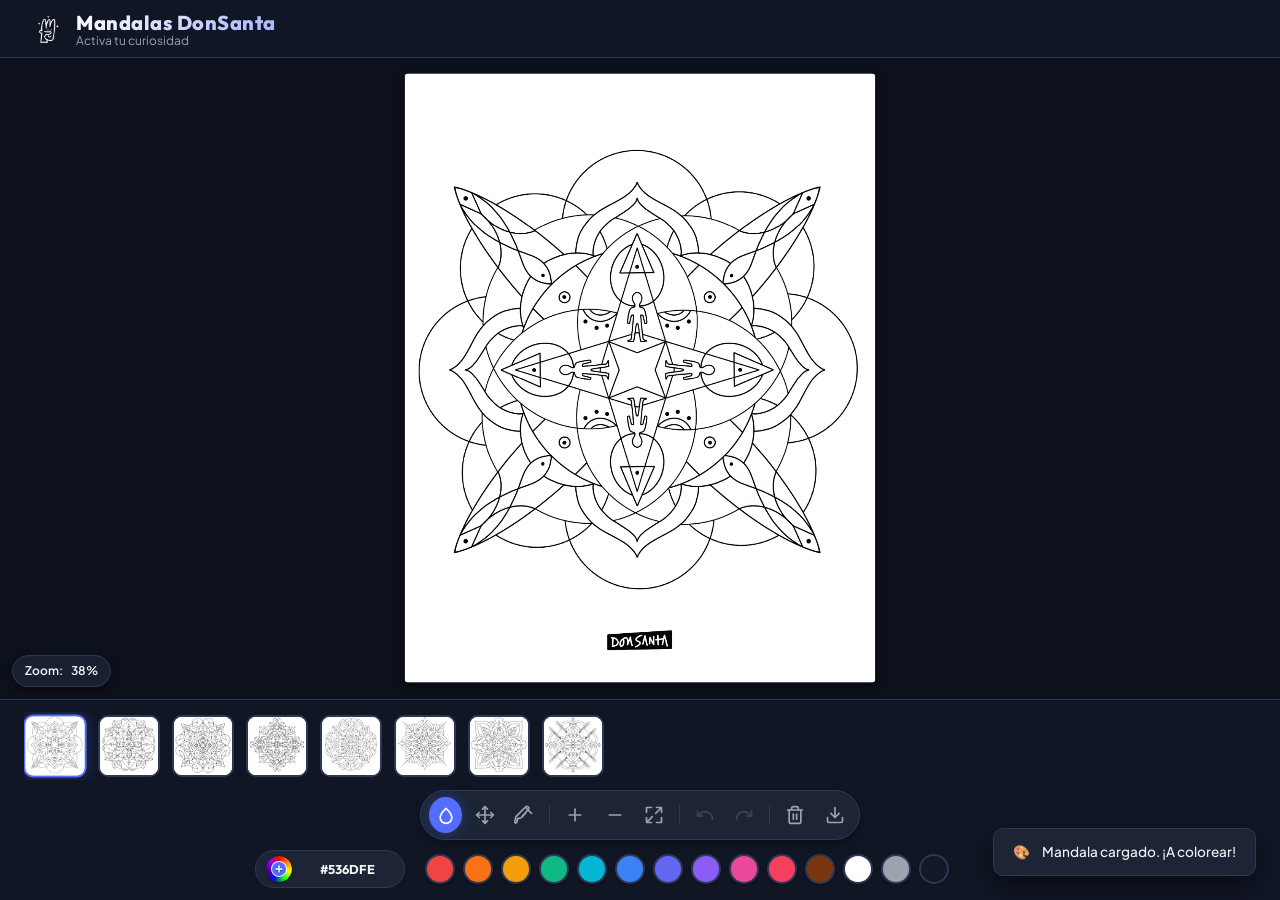
==== index.html @ 1130cba9 "Primera version de la app" ====
<!DOCTYPE html>
<html lang="es">
<head>
  <meta charset="UTF-8">
  <meta name="viewport" content="width=device-width, initial-scale=1.0">
  <meta name="description" content="Mandalas DonSanta - Aplicación interactiva de coloreado para talleres creativos y mindfulness. Rellena zonas con colores armónicos y guarda tu creación.">
  <title>Mandalas DonSanta | Activa tu curiosidad</title>
  
  <!-- Google Fonts -->
  <link rel="preconnect" href="https://fonts.googleapis.com">
  <link rel="preconnect" href="https://fonts.gstatic.com" crossorigin>
  <link href="https://fonts.googleapis.com/css2?family=Outfit:wght@300;400;500;600;700;800&family=Plus+Jakarta+Sans:wght@300;400;500;600;700&display=swap" rel="stylesheet">
  
  <!-- Custom Stylesheet -->
  <link rel="stylesheet" href="styles.css">
</head>
<body>

  <!-- Background Decorative Blurs -->
  <div class="bg-glow bg-glow-1"></div>
  <div class="bg-glow bg-glow-2"></div>

  <!-- Main Container -->
  <div class="app-container">
    
    <!-- Top Header -->
    <header class="app-header">
      <div class="brand">
        <span class="brand-logo">
          <img src="[data-uri]" class="brand-logo-img" alt="Logo DonSanta">
        </span>
        <div class="brand-text">
          <h1>Mandalas DonSanta</h1>
          <p>Activa tu curiosidad</p>
        </div>
      </div>
    </header>

    <!-- Main Workspace Layout (Vertical Layout) -->
    <div class="app-workspace">
      
      <!-- 1. Center Area: Canvas Viewport -->
      <main class="canvas-container-outer">
        <div class="canvas-viewport" id="canvas-viewport">
          <div class="canvas-wrapper" id="canvas-wrapper">
            <canvas id="coloring-canvas"></canvas>
          </div>
          
          <!-- Loading Overlay -->
          <div class="loading-overlay" id="loading-overlay">
            <div class="spinner"></div>
            <p class="loading-text">Cargando lienzo...</p>
          </div>
        </div>

        <!-- HUD: Scale Factor indicator -->
        <div class="canvas-hud">
          <span>Zoom:</span>
          <span id="zoom-level">100%</span>
        </div>
      </main>

      <!-- 2. Bottom Area: Controls Panel (Gallery, Toolbar, Colors) -->
      <footer class="app-bottom-panel">
        
        <!-- Gallery Row -->
        <div class="bottom-panel-row gallery-row">
          <div class="gallery-grid" id="gallery-grid">
            <!-- Dynamically populated via JS -->
          </div>
        </div>

        <!-- Toolbar Row with Flat Design SVG Icons -->
        <div class="bottom-panel-row toolbar-row">
          <div class="canvas-toolbar" id="toolbar">
            <button class="tool-btn active" id="tool-paint" title="Pincel de Relleno" aria-label="Modo colorear">
              <svg class="icon-svg" viewBox="0 0 24 24" fill="none" stroke="currentColor" stroke-width="2" stroke-linecap="round" stroke-linejoin="round">
                <path d="M12 22a7 7 0 0 0 7-7c0-4.3-7-11-7-11S5 10.7 5 15a7 7 0 0 0 7 7z"></path>
              </svg>
            </button>
            <button class="tool-btn" id="tool-pan" title="Mover Lienzo" aria-label="Modo navegar">
              <svg class="icon-svg" viewBox="0 0 24 24" fill="none" stroke="currentColor" stroke-width="2" stroke-linecap="round" stroke-linejoin="round">
                <polyline points="5 9 2 12 5 15"></polyline>
                <polyline points="9 5 12 2 15 5"></polyline>
                <polyline points="15 19 12 22 9 19"></polyline>
                <polyline points="19 9 22 12 19 15"></polyline>
                <line x1="2" y1="12" x2="22" y2="12"></line>
                <line x1="12" y1="2" x2="12" y2="22"></line>
              </svg>
            </button>
            <button class="tool-btn" id="tool-picker" title="Gotero (Copiar Color)" aria-label="Modo gotero">
              <svg class="icon-svg" viewBox="0 0 24 24" fill="none" stroke="currentColor" stroke-width="2" stroke-linecap="round" stroke-linejoin="round">
                <path d="m2 22 1-1c.6-.6 1-1.4 1-2.3V17c0-.6.4-1 1-1h1.7c.9 0 1.7-.4 2.3-1L17 5.3a2.1 2.1 0 1 0-3-3L2.7 13.6c-.6.6-1 1.4-1 2.3V18c0 .6-.4 1-1 1h-.7Z"></path>
                <path d="m14 3 7 7"></path>
                <path d="m9.6 14 4.4-4.4"></path>
              </svg>
            </button>
            
            <div class="toolbar-divider"></div>
            
            <button class="tool-btn" id="btn-zoom-in" title="Acercar" aria-label="Acercar zoom">
              <svg class="icon-svg" viewBox="0 0 24 24" fill="none" stroke="currentColor" stroke-width="2" stroke-linecap="round" stroke-linejoin="round">
                <line x1="12" y1="5" x2="12" y2="19"></line>
                <line x1="5" y1="12" x2="19" y2="12"></line>
              </svg>
            </button>
            <button class="tool-btn" id="btn-zoom-out" title="Alejar" aria-label="Alejar zoom">
              <svg class="icon-svg" viewBox="0 0 24 24" fill="none" stroke="currentColor" stroke-width="2" stroke-linecap="round" stroke-linejoin="round">
                <line x1="5" y1="12" x2="19" y2="12"></line>
              </svg>
            </button>
            <button class="tool-btn" id="btn-zoom-reset" title="Restaurar Vista" aria-label="Restaurar zoom y centrar">
              <svg class="icon-svg" viewBox="0 0 24 24" fill="none" stroke="currentColor" stroke-width="2" stroke-linecap="round" stroke-linejoin="round">
                <path d="M15 3h6v6M9 21H3v-6M21 15v6h-6M3 9V3h6M21 3l-7 7M3 21l7-7"></path>
              </svg>
            </button>
            
            <div class="toolbar-divider"></div>
            
            <button class="tool-btn" id="btn-undo" title="Deshacer" aria-label="Deshacer última acción" disabled>
              <svg class="icon-svg" viewBox="0 0 24 24" fill="none" stroke="currentColor" stroke-width="2" stroke-linecap="round" stroke-linejoin="round">
                <path d="M3 7v6h6"></path>
                <path d="M21 17a9 9 0 0 0-9-9 9 9 0 0 0-6 2.3L3 13"></path>
              </svg>
            </button>
            <button class="tool-btn" id="btn-redo" title="Rehacer" aria-label="Rehacer acción deshecha" disabled>
              <svg class="icon-svg" viewBox="0 0 24 24" fill="none" stroke="currentColor" stroke-width="2" stroke-linecap="round" stroke-linejoin="round">
                <path d="M21 7v6h-6"></path>
                <path d="M3 17a9 9 0 0 1 9-9 9 9 0 0 1 6 2.3l3 2.7"></path>
              </svg>
            </button>
            
            <div class="toolbar-divider"></div>
            
            <button class="tool-btn" id="btn-toolbar-reset" title="Borrar todo" aria-label="Reiniciar mandala">
              <svg class="icon-svg" viewBox="0 0 24 24" fill="none" stroke="currentColor" stroke-width="2" stroke-linecap="round" stroke-linejoin="round">
                <polyline points="3 6 5 6 21 6"></polyline>
                <path d="M19 6v14a2 2 0 0 1-2 2H7a2 2 0 0 1-2-2V6m3 0V4a2 2 0 0 1 2-2h4a2 2 0 0 1 2 2v2"></path>
                <line x1="10" y1="11" x2="10" y2="17"></line>
                <line x1="14" y1="11" x2="14" y2="17"></line>
              </svg>
            </button>
            <button class="tool-btn" id="btn-toolbar-download" title="Descargar PNG" aria-label="Descargar imagen">
              <svg class="icon-svg" viewBox="0 0 24 24" fill="none" stroke="currentColor" stroke-width="2" stroke-linecap="round" stroke-linejoin="round">
                <path d="M21 15v4a2 2 0 0 1-2 2H5a2 2 0 0 1-2-2v-4"></path>
                <polyline points="7 10 12 15 17 10"></polyline>
                <line x1="12" y1="15" x2="12" y2="3"></line>
              </svg>
            </button>
          </div>
        </div>

        <!-- Colors Row -->
        <div class="bottom-panel-row colors-row">
          <div class="custom-picker-row-new">
            <div class="custom-picker-wrapper">
              <div class="rainbow-wheel">
                <div class="selected-color-center" id="custom-color-preview"></div>
                <svg class="picker-plus-icon" viewBox="0 0 24 24" fill="none" stroke="currentColor" stroke-width="3">
                  <line x1="12" y1="5" x2="12" y2="19"></line>
                  <line x1="5" y1="12" x2="19" y2="12"></line>
                </svg>
              </div>
              <input type="color" id="custom-color-input" value="#536DFE" title="Elegir color personalizado">
            </div>
            <input type="text" id="custom-color-text" value="#536DFE" placeholder="#536DFE" maxlength="7" aria-label="Hex del color personalizado">
          </div>
          
          <!-- Recent Colors Container -->
          <div class="recent-colors-container" id="recent-colors-container" style="display: none;">
            <div class="recent-colors-label">Recientes:</div>
            <div class="swatches-grid recent-swatches-grid" id="recent-swatches-grid">
              <!-- Dynamically populated recent colors -->
            </div>
            <div class="toolbar-divider" style="height: 24px; margin: 0 4px;"></div>
          </div>

          <div class="swatches-grid" id="active-swatches-grid">
            <!-- Dynamically populated basic colors -->
          </div>
        </div>

      </footer>

    </div>

  </div>

  <!-- Toast Notification Container -->
  <div class="toast-container" id="toast-container" aria-live="polite"></div>

  <!-- Scripts -->
  <script src="app.js"></script>
</body>
</html>
---- styles.css ----
/* ==========================================================================
   CSS SYSTEM - APLICACIÓN PARA COLOREAR MANDALAS (DARK PREMIUM THEME)
   ========================================================================== */

:root {
  --font-primary: 'Plus Jakarta Sans', -apple-system, BlinkMacSystemFont, "Segoe UI", Roboto, sans-serif;
  --font-accent: 'Outfit', sans-serif;

  /* Color Palette - Dark Sleek Modern Theme */
  --bg-main: #0B0F19;
  --bg-container: #121826;
  --bg-card: #1C2436;
  --bg-card-hover: #252F46;
  --border-color: #2D3954;
  --border-color-active: #536DFE;

  --text-primary: #F3F4F6;
  --text-secondary: #9CA3AF;
  --text-muted: #6B7280;

  --accent-color: #536DFE; /* Neon Indigo */
  --accent-hover: #3D5AFE;
  --success-color: #10B981;
  --danger-color: #EF4444;

  --transition-fast: 0.15s ease;
  --transition-normal: 0.25s ease;

  --shadow-sm: 0 1px 3px rgba(0, 0, 0, 0.3);
  --shadow-md: 0 4px 10px rgba(0, 0, 0, 0.4);
  --shadow-lg: 0 10px 25px rgba(0, 0, 0, 0.5);
  --shadow-glow: 0 0 15px rgba(83, 109, 254, 0.3);
}

*, *::before, *::after {
  box-sizing: border-box;
  margin: 0;
  padding: 0;
}

html {
  scroll-behavior: smooth;
  font-size: 16px;
  background-color: var(--bg-main);
}

body {
  font-family: var(--font-primary);
  color: var(--text-primary);
  background-color: var(--bg-main);
  min-height: 100vh;
  min-height: 100dvh;
  display: flex;
  flex-direction: column;
  line-height: 1.5;
  overflow: hidden;
}

/* Background Decorative Glows */
.bg-glow {
  position: fixed;
  width: 500px;
  height: 500px;
  border-radius: 50%;
  background: radial-gradient(circle, rgba(83, 109, 254, 0.08) 0%, rgba(83, 109, 254, 0) 70%);
  z-index: -1;
  pointer-events: none;
  filter: blur(40px);
}

.bg-glow-1 {
  top: -10%;
  left: -10%;
}

.bg-glow-2 {
  bottom: -10%;
  right: -10%;
  background: radial-gradient(circle, rgba(168, 85, 247, 0.06) 0%, rgba(168, 85, 247, 0) 70%);
}

/* App Layout */
.app-container {
  display: flex;
  flex-direction: column;
  height: 100vh;
  height: 100dvh;
  max-height: 100vh;
  max-height: 100dvh;
  width: 100%;
}

/* Header */
.app-header {
  display: flex;
  justify-content: space-between;
  align-items: center;
  padding: 0.75rem 2rem;
  background-color: rgba(18, 24, 38, 0.85);
  border-bottom: 1px solid var(--border-color);
  backdrop-filter: blur(10px);
  z-index: 10;
  height: 58px;
}

.brand {
  display: flex;
  align-items: center;
  gap: 0.75rem;
}

.brand-logo {
  display: flex;
  align-items: center;
  justify-content: center;
}

.brand-logo svg {
  width: 26px;
  height: 26px;
  stroke: #A5B4FC;
  fill: none;
  animation: rotateLogo 12s linear infinite;
}

.brand-logo-img {
  width: 32px;
  height: 32px;
  object-fit: contain;
}

@keyframes rotateLogo {
  from { transform: rotate(0deg); }
  to { transform: rotate(360deg); }
}

.brand-text h1 {
  font-family: var(--font-accent);
  font-size: 1.25rem;
  font-weight: 800;
  letter-spacing: 0.5px;
  background: linear-gradient(135deg, #FFF 0%, #A5B4FC 100%);
  -webkit-background-clip: text;
  -webkit-text-fill-color: transparent;
  line-height: 1.2;
}

.brand-text p {
  font-size: 0.75rem;
  color: var(--text-secondary);
  line-height: 1;
}

/* Main Workspace (Vertical Layout) */
.app-workspace {
  display: flex;
  flex-direction: column;
  flex: 1;
  overflow: hidden;
  position: relative;
  width: 100%;
}

/* Center Area: Canvas Viewport */
.canvas-container-outer {
  flex: 1;
  display: flex;
  flex-direction: column;
  background-color: #0d111b;
  position: relative;
  overflow: hidden;
  width: 100%;
}

/* Canvas Viewport */
.canvas-viewport {
  flex: 1;
  display: flex;
  justify-content: center;
  align-items: center;
  position: relative;
  cursor: crosshair;
  overflow: hidden;
  touch-action: none;
}

.canvas-viewport.mode-pan {
  cursor: grab;
}

.canvas-viewport.mode-pan:active {
  cursor: grabbing;
}

.canvas-viewport.mode-picker {
  cursor: cell;
}

/* The actual canvas wrapper centered absolutely */
.canvas-wrapper {
  position: absolute;
  left: 50%;
  top: 50%;
  transform: translate(-50%, -50%) translate(0px, 0px) scale(1);
  box-shadow: var(--shadow-lg);
  border-radius: 8px;
  overflow: hidden;
  background-color: #FFFFFF;
  transform-origin: center center;
  display: flex;
  align-items: center;
  justify-content: center;
}

#coloring-canvas {
  display: block;
  width: 100%;
  height: 100%;
}

/* Canvas HUD Overlay */
.canvas-hud {
  position: absolute;
  bottom: 0.75rem;
  left: 0.75rem;
  display: flex;
  align-items: center;
  gap: 0.5rem;
  background: rgba(28, 36, 54, 0.85);
  border: 1px solid var(--border-color);
  padding: 0.35rem 0.75rem;
  border-radius: 20px;
  backdrop-filter: blur(8px);
  z-index: 8;
  box-shadow: var(--shadow-md);
  font-size: 0.75rem;
  font-weight: 600;
  color: var(--text-primary);
  pointer-events: none;
}

/* 2. Bottom Controls Panel */
.app-bottom-panel {
  background-color: rgba(18, 24, 38, 0.95);
  border-top: 1px solid var(--border-color);
  backdrop-filter: blur(10px);
  display: flex;
  flex-direction: column;
  gap: 0.65rem;
  padding: 0.75rem 1.5rem;
  z-index: 5;
  width: 100%;
}

.bottom-panel-row {
  width: 100%;
}

/* Gallery Row */
.gallery-grid {
  display: flex;
  flex-direction: row;
  overflow-x: auto;
  overflow-y: hidden;
  gap: 0.75rem;
  padding: 0.2rem 0;
  scrollbar-width: thin;
  scrollbar-color: var(--border-color) transparent;
}

.gallery-grid::-webkit-scrollbar {
  height: 4px;
}

.gallery-grid::-webkit-scrollbar-thumb {
  background: var(--border-color);
  border-radius: 2px;
}

.gallery-item {
  height: 62px;
  width: 62px;
  flex: 0 0 62px;
  border-radius: 10px;
  overflow: hidden;
  border: 2px solid var(--border-color);
  cursor: pointer;
  background-color: #FFFFFF;
  transition: transform var(--transition-fast), border-color var(--transition-fast), box-shadow var(--transition-fast);
  position: relative;
}

.gallery-item:hover {
  transform: translateY(-2px);
  border-color: var(--text-secondary);
}

.gallery-item.active {
  border-color: var(--accent-color);
  box-shadow: var(--shadow-glow);
  transform: scale(1.02);
}

.gallery-item img {
  width: 100%;
  height: 100%;
  object-fit: cover;
}

/* Toolbar Row */
.toolbar-row {
  display: flex;
  justify-content: center;
  align-items: center;
}

.canvas-toolbar {
  display: flex;
  align-items: center;
  gap: 0.4rem;
  background: var(--bg-card);
  border: 1px solid var(--border-color);
  padding: 0.35rem 0.5rem;
  border-radius: 30px;
  box-shadow: var(--shadow-md);
  width: 100%;
  max-width: 440px;
  justify-content: space-around;
}

.tool-btn {
  background: transparent;
  border: none;
  color: var(--text-secondary);
  width: 36px;
  height: 36px;
  border-radius: 50%;
  display: flex;
  align-items: center;
  justify-content: center;
  cursor: pointer;
  transition: all var(--transition-fast);
}

.tool-btn:hover {
  background-color: var(--bg-card-hover);
  color: var(--text-primary);
}

.tool-btn.active {
  background-color: var(--accent-color);
  color: #FFFFFF;
  box-shadow: var(--shadow-glow);
}

.tool-btn:disabled {
  opacity: 0.25;
  cursor: not-allowed;
}

.icon-svg {
  width: 20px;
  height: 20px;
  stroke: currentColor;
  stroke-width: 2;
  fill: none;
  display: block;
}

.toolbar-divider {
  width: 1px;
  height: 20px;
  background-color: var(--border-color);
  margin: 0 2px;
}

/* Colors Row */
.colors-row {
  display: flex;
  align-items: center;
  justify-content: center;
  gap: 1.25rem;
}

.custom-picker-row-new {
  display: flex;
  align-items: center;
  gap: 0.5rem;
  background: var(--bg-card);
  border: 1px solid var(--border-color);
  padding: 0.3rem 0.6rem;
  border-radius: 30px;
  flex: 0 0 150px;
  height: 38px;
}

.custom-picker-wrapper {
  position: relative;
  width: 26px;
  height: 26px;
  flex: 0 0 26px;
  border-radius: 50%;
  overflow: hidden;
  box-shadow: var(--shadow-sm);
  cursor: pointer;
}

.rainbow-wheel {
  position: absolute;
  top: 0;
  left: 0;
  width: 100%;
  height: 100%;
  background: conic-gradient(
    #ff0000, #ff7f00, #ffff00, #00ff00, #0000ff, #4b0082, #8b00ff, #ff0000
  );
  border-radius: 50%;
  display: flex;
  align-items: center;
  justify-content: center;
  pointer-events: none;
}

.selected-color-center {
  width: 16px;
  height: 16px;
  border-radius: 50%;
  background-color: #536DFE;
  border: 1.5px solid rgba(255, 255, 255, 0.85);
  transition: background-color var(--transition-fast);
  z-index: 2;
}

.picker-plus-icon {
  position: absolute;
  z-index: 3;
  width: 10px;
  height: 10px;
  stroke: #FFFFFF;
  stroke-width: 3.5;
  stroke-linecap: round;
  pointer-events: none;
  filter: drop-shadow(0px 1px 1px rgba(0,0,0,0.5));
}

#custom-color-input {
  position: absolute;
  top: -5px;
  left: -5px;
  width: 36px;
  height: 36px;
  opacity: 0;
  cursor: pointer;
  z-index: 10;
  padding: 0;
  border: none;
}

#custom-color-text {
  flex: 1;
  border: none;
  background: transparent;
  color: var(--text-primary);
  font-family: var(--font-accent);
  font-weight: 700;
  font-size: 0.8rem;
  text-align: center;
  outline: none;
  text-transform: uppercase;
  width: 100%;
}

.recent-colors-container {
  display: flex;
  align-items: center;
  gap: 0.5rem;
}

.recent-colors-label {
  font-family: var(--font-accent);
  font-size: 0.7rem;
  font-weight: 700;
  color: var(--text-secondary);
  text-transform: uppercase;
  letter-spacing: 0.5px;
  white-space: nowrap;
}

.recent-swatches-grid {
  display: flex;
  gap: 0.4rem;
}

.swatches-grid {
  display: flex;
  flex-direction: row;
  overflow-x: auto;
  overflow-y: hidden;
  gap: 0.5rem;
  padding: 0.1rem 0;
  flex: 1;
  max-width: 600px;
  scrollbar-width: none;
}

.swatches-grid::-webkit-scrollbar {
  display: none;
}

.swatch-btn {
  width: 30px;
  height: 30px;
  flex: 0 0 30px;
  border-radius: 50%;
  border: 2px solid var(--border-color);
  cursor: pointer;
  position: relative;
  transition: transform var(--transition-fast), border-color var(--transition-fast);
  box-shadow: var(--shadow-sm);
}

.swatch-btn:hover {
  transform: scale(1.15);
  border-color: #FFFFFF;
}

.swatch-btn.active {
  border-color: #FFFFFF;
  box-shadow: 0 0 8px rgba(255, 255, 255, 0.5);
  transform: scale(1.08);
}

.swatch-btn::after {
  content: '';
  position: absolute;
  top: 50%;
  left: 50%;
  transform: translate(-50%, -50%) scale(0);
  width: 6px;
  height: 6px;
  background-color: #FFFFFF;
  border-radius: 50%;
  transition: transform var(--transition-fast);
}

.swatch-btn.active::after {
  transform: translate(-50%, -50%) scale(1);
}

/* Instructions Panel & Action Buttons (Hidden on mobile, displayed on desktop) */
.instructions-panel {
  display: none;
}
.action-panel-desktop {
  display: none;
}

/* Toast Notification System */
.toast-container {
  position: fixed;
  bottom: 1.5rem;
  right: 1.5rem;
  z-index: 1000;
  display: flex;
  flex-direction: column;
  gap: 0.75rem;
  pointer-events: none;
}

.toast {
  background: var(--bg-card);
  border: 1px solid var(--border-color);
  color: var(--text-primary);
  padding: 0.8rem 1.2rem;
  border-radius: 10px;
  box-shadow: var(--shadow-lg);
  display: flex;
  align-items: center;
  gap: 0.75rem;
  font-size: 0.85rem;
  font-weight: 500;
  pointer-events: auto;
  animation: toastIn 0.25s ease-out forwards;
}

@keyframes toastIn {
  from {
    transform: translateY(15px) scale(0.95);
    opacity: 0;
  }
  to {
    transform: translateY(0) scale(1);
    opacity: 1;
  }
}

.toast.toast-out {
  animation: toastOut 0.25s ease-in forwards;
}

@keyframes toastOut {
  to {
    transform: translateX(40px);
    opacity: 0;
  }
}

/* Loading Overlay */
.loading-overlay {
  position: absolute;
  top: 0;
  left: 0;
  right: 0;
  bottom: 0;
  background-color: rgba(11, 15, 25, 0.8);
  display: flex;
  flex-direction: column;
  align-items: center;
  justify-content: center;
  gap: 1rem;
  z-index: 10;
  opacity: 0;
  pointer-events: none;
  transition: opacity var(--transition-normal);
}

.loading-overlay.active {
  opacity: 1;
  pointer-events: auto;
}

.spinner {
  width: 44px;
  height: 44px;
  border: 4px solid rgba(83, 109, 254, 0.15);
  border-left-color: var(--accent-color);
  border-radius: 50%;
  animation: spin 1s linear infinite;
}

@keyframes spin {
  to { transform: rotate(360deg); }
}

.loading-text {
  font-family: var(--font-accent);
  font-size: 0.9rem;
  font-weight: 600;
  color: var(--text-primary);
}

/* Responsive Rules for Mobile Viewports */
@media (max-width: 768px) {
  .app-header {
    padding: 0.4rem 1rem;
  }
  .brand-logo svg {
    width: 22px;
    height: 22px;
  }
  .brand-logo-img {
    width: 26px;
    height: 26px;
  }
  .brand-text h1 {
    font-size: 1.1rem;
  }
  .brand-text p {
    font-size: 0.7rem;
  }

  .app-bottom-panel {
    padding: 0.5rem;
    gap: 0.4rem;
  }

  /* Gallery Row */
  .gallery-row {
    height: 52px;
  }
  .gallery-item {
    height: 48px;
    width: 48px;
    flex: 0 0 48px;
  }

  /* Toolbar Row */
  .toolbar-row {
    padding: 0;
  }
  .canvas-toolbar {
    max-width: 100%;
    border-radius: 20px;
    padding: 0.25rem;
    gap: 0.25rem;
  }
  .tool-btn {
    width: 32px;
    height: 32px;
  }
  .icon-svg {
    width: 16px;
    height: 16px;
  }
  .toolbar-divider {
    height: 16px;
  }

  /* Colors Row */
  .colors-row {
    gap: 0.5rem;
    justify-content: space-between;
    padding-top: 0.1rem;
  }
  .custom-picker-row-new {
    flex: 0 0 36px;
    width: 36px;
    height: 36px;
    padding: 0;
    border-radius: 50%;
    justify-content: center;
    border: 2px solid var(--border-color);
  }
  .custom-picker-wrapper {
    width: 30px;
    height: 30px;
    flex: 0 0 30px;
  }
  .selected-color-center {
    width: 18px;
    height: 18px;
  }
  .picker-plus-icon {
    width: 11px;
    height: 11px;
  }
  #custom-color-text {
    display: none !important;
  }
  .recent-colors-label {
    display: none !important;
  }
  .swatches-grid {
    gap: 0.4rem;
  }
  .swatch-btn {
    width: 30px;
    height: 30px;
    flex: 0 0 30px;
  }
  .canvas-hud {
    display: none;
  }
}
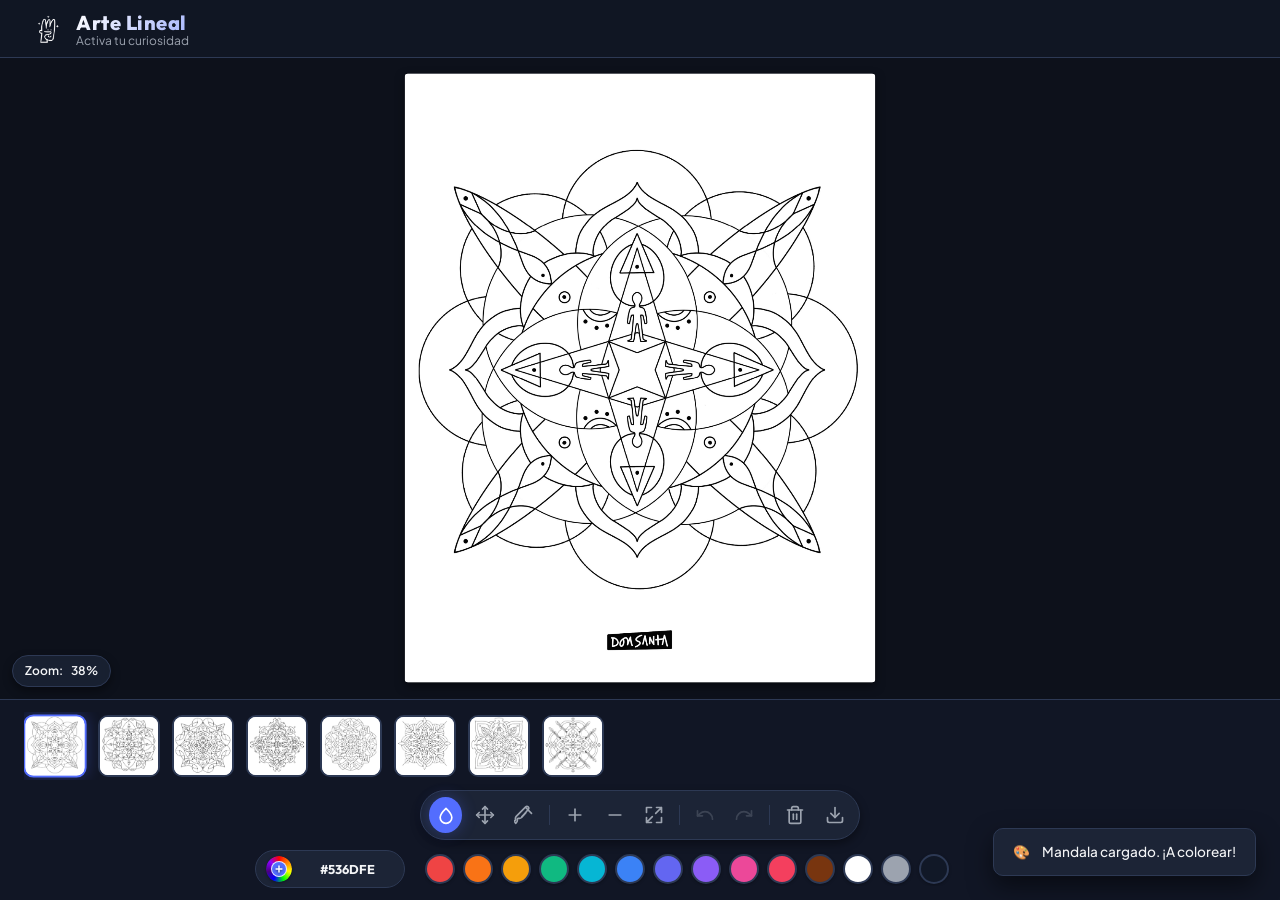
==== commit 60d4e5eb: "Add files via upload" ====
--- a/index.html
+++ b/index.html
@@ -3,8 +3,8 @@
 <head>
   <meta charset="UTF-8">
   <meta name="viewport" content="width=device-width, initial-scale=1.0">
-  <meta name="description" content="Mandalas DonSanta - Aplicación interactiva de coloreado para talleres creativos y mindfulness. Rellena zonas con colores armónicos y guarda tu creación.">
-  <title>Mandalas DonSanta | Activa tu curiosidad</title>
+  <meta name="description" content="Arte Lineal - Aplicación interactiva de coloreado para talleres creativos y mindfulness. Rellena zonas con colores armónicos y guarda tu creación.">
+  <title>Arte Lineal | Activa tu curiosidad</title>
   
   <!-- Google Fonts -->
   <link rel="preconnect" href="https://fonts.googleapis.com">
@@ -27,10 +27,10 @@
     <header class="app-header">
       <div class="brand">
         <span class="brand-logo">
-          <img src="[data-uri]" class="brand-logo-img" alt="Logo DonSanta">
+          <img src="[data-uri]" class="brand-logo-img" alt="Logo Arte Lineal">
         </span>
         <div class="brand-text">
-          <h1>Mandalas DonSanta</h1>
+          <h1>Arte Lineal</h1>
           <p>Activa tu curiosidad</p>
         </div>
       </div>
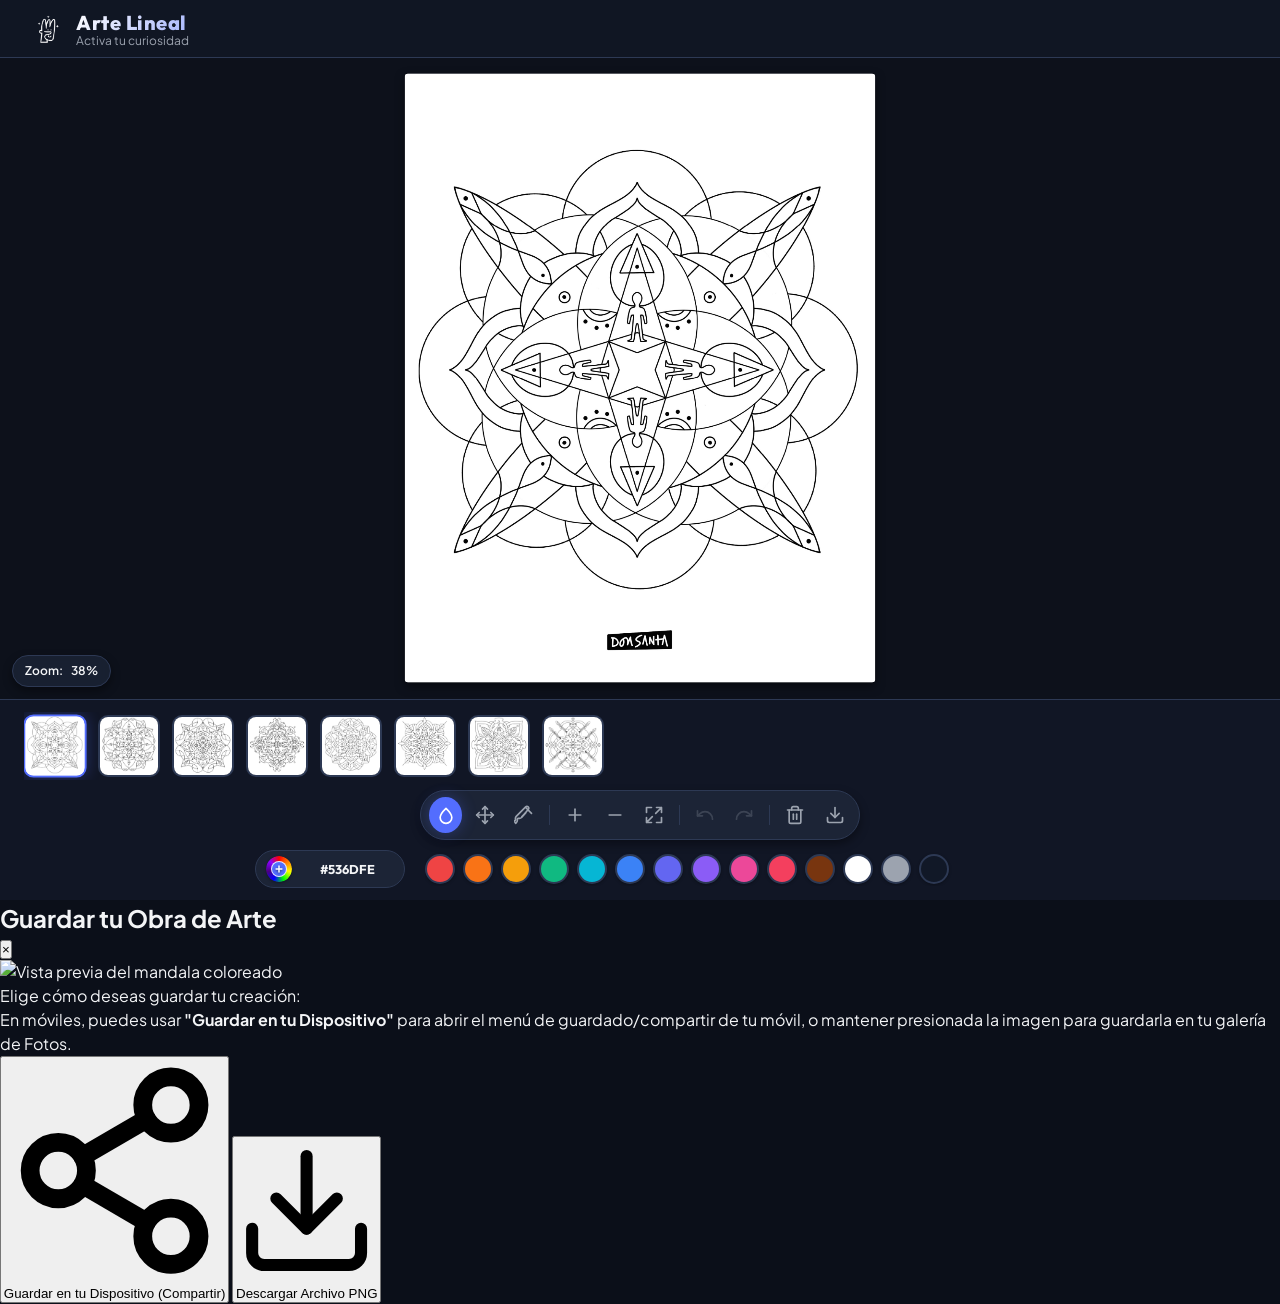
==== commit 0f9cfa85: "Add files via upload" ====
--- a/index.html
+++ b/index.html
@@ -186,6 +186,45 @@
 
   </div>
 
+  <!-- Modal de Descarga / Compartir -->
+  <div class="modal-overlay" id="download-modal" aria-hidden="true" role="dialog" aria-labelledby="modal-title">
+    <div class="modal-container">
+      <div class="modal-header">
+        <h2 id="modal-title">Guardar tu Obra de Arte</h2>
+        <button class="modal-close-btn" id="modal-close" aria-label="Cerrar modal">&times;</button>
+      </div>
+      <div class="modal-body">
+        <div class="preview-container">
+          <img id="download-preview" src="" alt="Vista previa del mandala coloreado">
+        </div>
+        <div class="modal-instructions">
+          <p id="instruction-text">Elige cómo deseas guardar tu creación:</p>
+          <p class="mobile-instruction" id="mobile-instruction">En móviles, puedes usar <strong>"Guardar en tu Dispositivo"</strong> para abrir el menú de guardado/compartir de tu móvil, o mantener presionada la imagen para guardarla en tu galería de Fotos.</p>
+        </div>
+      </div>
+      <div class="modal-footer">
+        <button class="modal-btn btn-share" id="btn-modal-share">
+          <svg class="icon-svg-btn" viewBox="0 0 24 24" fill="none" stroke="currentColor" stroke-width="2" stroke-linecap="round" stroke-linejoin="round">
+            <circle cx="18" cy="5" r="3"></circle>
+            <circle cx="6" cy="12" r="3"></circle>
+            <circle cx="18" cy="19" r="3"></circle>
+            <line x1="8.59" y1="13.51" x2="15.42" y2="17.49"></line>
+            <line x1="15.41" y1="6.51" x2="8.59" y2="10.49"></line>
+          </svg>
+          Guardar en tu Dispositivo (Compartir)
+        </button>
+        <button class="modal-btn btn-download-file" id="btn-modal-download">
+          <svg class="icon-svg-btn" viewBox="0 0 24 24" fill="none" stroke="currentColor" stroke-width="2" stroke-linecap="round" stroke-linejoin="round">
+            <path d="M21 15v4a2 2 0 0 1-2 2H5a2 2 0 0 1-2-2v-4"></path>
+            <polyline points="7 10 12 15 17 10"></polyline>
+            <line x1="12" y1="15" x2="12" y2="3"></line>
+          </svg>
+          Descargar Archivo PNG
+        </button>
+      </div>
+    </div>
+  </div>
+
   <!-- Toast Notification Container -->
   <div class="toast-container" id="toast-container" aria-live="polite"></div>
 
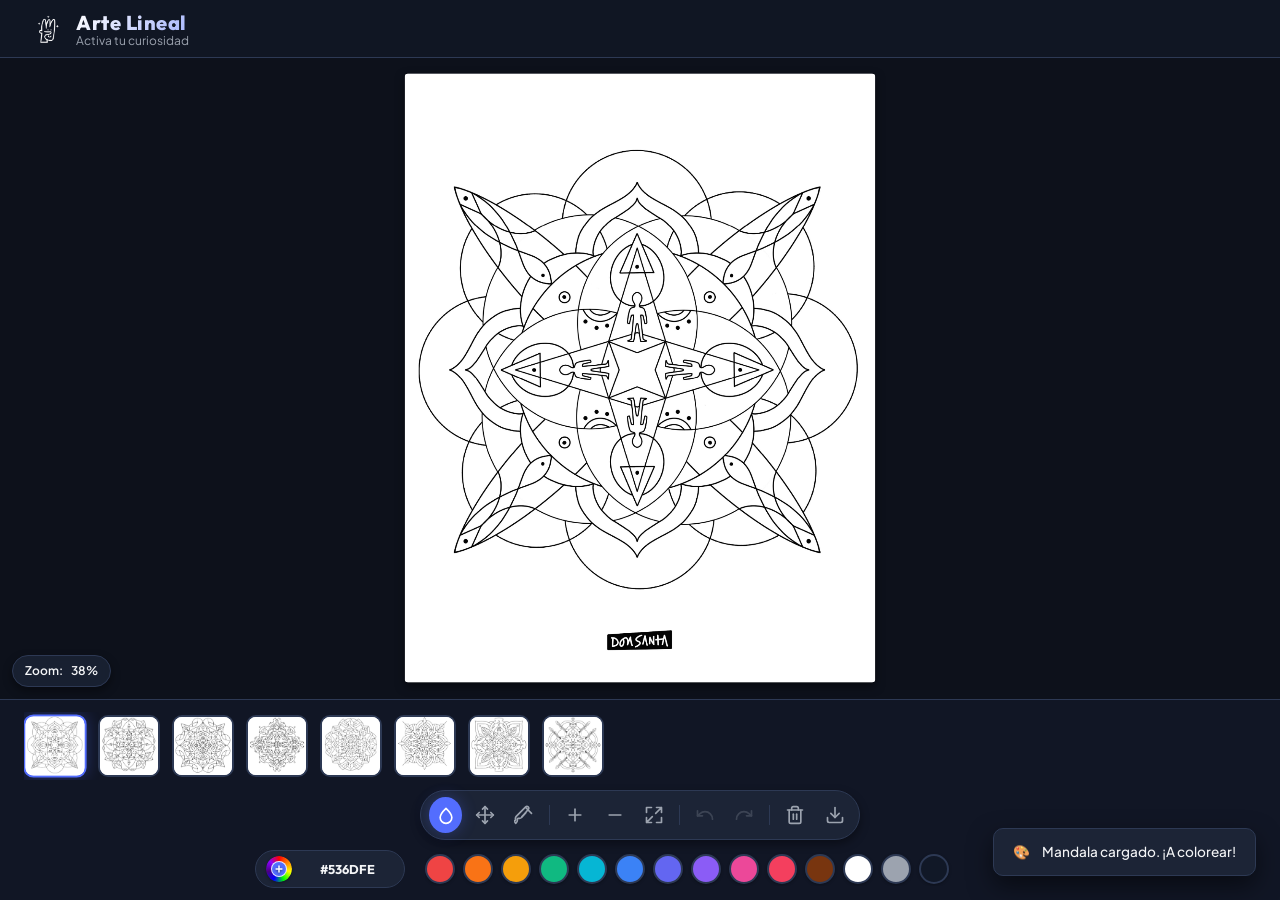
==== commit c331553a: "Add files via upload" ====
--- a/index.html
+++ b/index.html
@@ -196,6 +196,7 @@
       <div class="modal-body">
         <div class="preview-container">
           <img id="download-preview" src="" alt="Vista previa del mandala coloreado">
+          <div class="preview-tap-hint" id="preview-tap-hint">Mantén presionado para guardar</div>
         </div>
         <div class="modal-instructions">
           <p id="instruction-text">Elige cómo deseas guardar tu creación:</p>
--- a/styles.css
+++ b/styles.css
@@ -752,3 +752,209 @@
     display: none;
   }
 }
+
+/* ==========================================================================
+   MODAL DE DESCARGA / COMPARTIR
+   ========================================================================== */
+.modal-overlay {
+  position: fixed;
+  top: 0;
+  left: 0;
+  width: 100%;
+  height: 100%;
+  background-color: rgba(11, 15, 25, 0.85);
+  backdrop-filter: blur(8px);
+  display: flex;
+  justify-content: center;
+  align-items: center;
+  z-index: 999;
+  opacity: 0;
+  pointer-events: none;
+  transition: opacity var(--transition-normal);
+}
+
+.modal-overlay.active {
+  opacity: 1;
+  pointer-events: auto;
+}
+
+.modal-container {
+  background-color: var(--bg-container);
+  border: 1px solid var(--border-color);
+  border-radius: 16px;
+  width: 90%;
+  max-width: 440px;
+  max-height: 90vh;
+  box-shadow: var(--shadow-lg);
+  display: flex;
+  flex-direction: column;
+  transform: scale(0.95);
+  transition: transform var(--transition-normal);
+  overflow: hidden;
+}
+
+.modal-overlay.active .modal-container {
+  transform: scale(1);
+}
+
+.modal-header {
+  padding: 1rem 1.25rem;
+  border-bottom: 1px solid var(--border-color);
+  display: flex;
+  justify-content: space-between;
+  align-items: center;
+}
+
+.modal-header h2 {
+  font-family: var(--font-accent);
+  font-size: 1.15rem;
+  font-weight: 700;
+  color: var(--text-primary);
+}
+
+.modal-close-btn {
+  background: none;
+  border: none;
+  color: var(--text-secondary);
+  font-size: 1.75rem;
+  cursor: pointer;
+  line-height: 1;
+  transition: color var(--transition-fast);
+  padding: 0 0.5rem;
+}
+
+.modal-close-btn:hover {
+  color: var(--text-primary);
+}
+
+.modal-body {
+  padding: 1.25rem;
+  overflow-y: auto;
+  display: flex;
+  flex-direction: column;
+  align-items: center;
+  gap: 1rem;
+}
+
+.preview-container {
+  width: 100%;
+  aspect-ratio: 1;
+  max-width: 280px; /* Slightly larger preview for better long-press targets */
+  background-color: #0d111b;
+  border: 1px solid var(--border-color);
+  border-radius: 12px;
+  overflow: hidden;
+  display: flex;
+  justify-content: center;
+  align-items: center;
+  box-shadow: var(--shadow-md);
+  position: relative;
+}
+
+.preview-container img {
+  width: 100%;
+  height: 100%;
+  object-fit: contain;
+  display: block;
+}
+
+.preview-tap-hint {
+  position: absolute;
+  bottom: 12px;
+  left: 50%;
+  transform: translateX(-50%);
+  background-color: rgba(11, 15, 25, 0.85);
+  color: var(--text-primary);
+  padding: 6px 12px;
+  border-radius: 20px;
+  font-size: 0.75rem;
+  font-weight: 600;
+  border: 1px solid var(--border-color);
+  pointer-events: none;
+  white-space: nowrap;
+  opacity: 0.9;
+  box-shadow: var(--shadow-md);
+  display: none;
+  animation: pulseHint 2s infinite ease-in-out;
+}
+
+@keyframes pulseHint {
+  0% { transform: translate(-50%, 0) scale(1); opacity: 0.9; }
+  50% { transform: translate(-50%, -3px) scale(1.03); opacity: 1; box-shadow: 0 0 10px rgba(83, 109, 254, 0.4); }
+  100% { transform: translate(-50%, 0) scale(1); opacity: 0.9; }
+}
+
+.modal-instructions {
+  text-align: center;
+  color: var(--text-secondary);
+  font-size: 0.85rem;
+  line-height: 1.4;
+}
+
+.modal-instructions .mobile-instruction {
+  margin-top: 0.5rem;
+  font-size: 0.75rem;
+  color: var(--text-muted);
+  background-color: rgba(28, 36, 54, 0.5);
+  padding: 0.6rem;
+  border-radius: 8px;
+  border-left: 3px solid var(--accent-color);
+}
+
+.modal-footer {
+  padding: 1rem 1.25rem;
+  border-top: 1px solid var(--border-color);
+  display: flex;
+  flex-direction: column;
+  gap: 0.6rem;
+  background-color: rgba(18, 24, 38, 0.95);
+}
+
+.modal-btn {
+  display: flex;
+  align-items: center;
+  justify-content: center;
+  gap: 0.5rem;
+  padding: 0.7rem 1rem;
+  border-radius: 8px;
+  font-family: var(--font-primary);
+  font-size: 0.9rem;
+  font-weight: 600;
+  cursor: pointer;
+  transition: all var(--transition-fast);
+  border: none;
+  width: 100%;
+}
+
+.icon-svg-btn {
+  width: 16px;
+  height: 16px;
+  stroke: currentColor;
+  fill: none;
+}
+
+.btn-share {
+  background-color: var(--accent-color);
+  color: var(--text-primary);
+  box-shadow: var(--shadow-glow);
+}
+
+.btn-share:hover {
+  background-color: var(--accent-hover);
+  transform: translateY(-1px);
+}
+
+.btn-download-file {
+  background-color: var(--bg-card);
+  color: var(--text-primary);
+  border: 1px solid var(--border-color);
+}
+
+.btn-download-file:hover {
+  background-color: var(--bg-card-hover);
+  border-color: var(--text-secondary);
+}
+
+.btn-share.hidden {
+  display: none;
+}
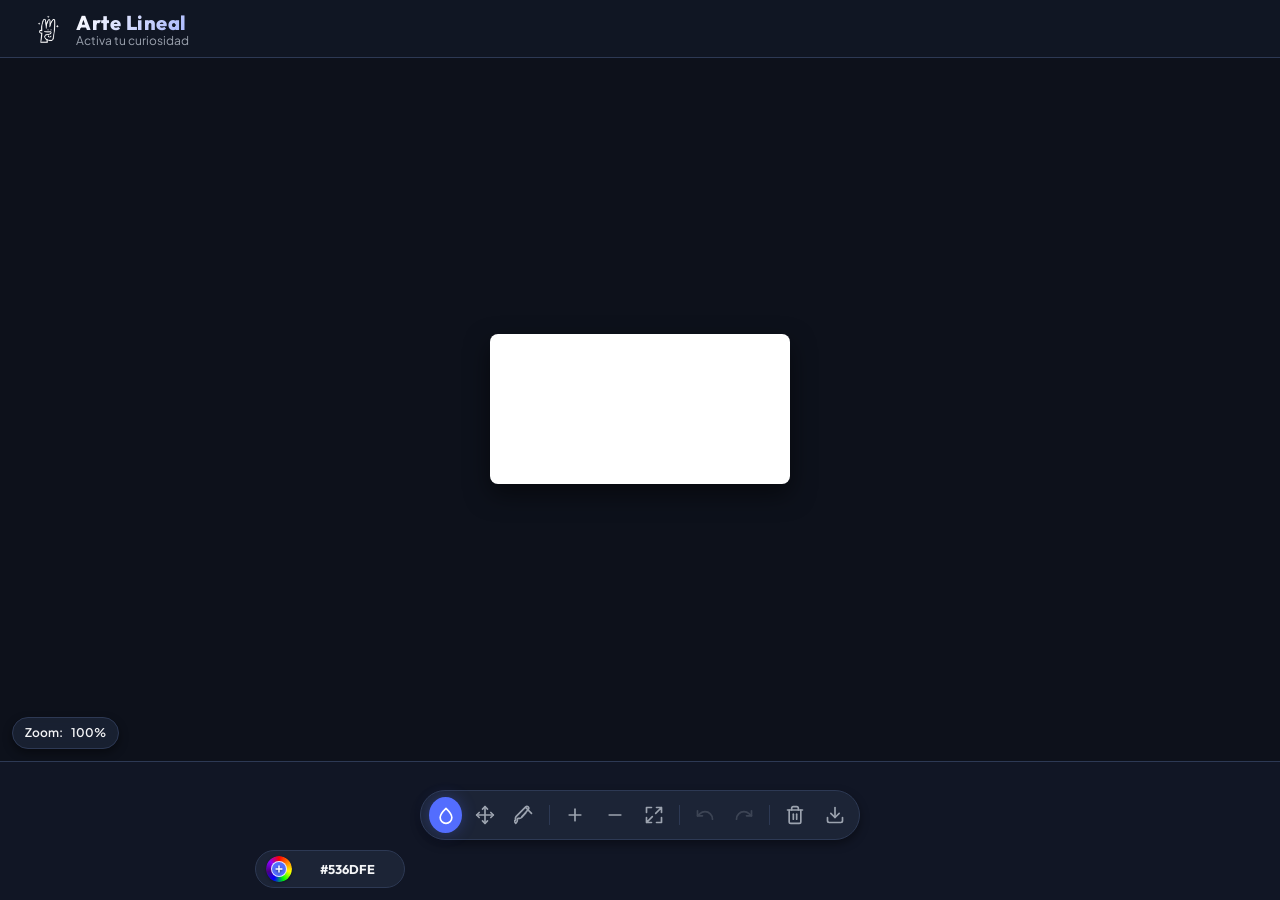
==== commit e2e307b9: "Add files via upload" ====
--- a/index.html
+++ b/index.html
@@ -25,7 +25,7 @@
     
     <!-- Top Header -->
     <header class="app-header">
-      <div class="brand">
+      <a href="https://www.donsanta.art/" target="_blank" rel="noopener noreferrer" class="brand" title="Visitar Don Santa (donsanta.art)">
         <span class="brand-logo">
           <img src="[data-uri]" class="brand-logo-img" alt="Logo Arte Lineal">
         </span>
@@ -33,7 +33,7 @@
           <h1>Arte Lineal</h1>
           <p>Activa tu curiosidad</p>
         </div>
-      </div>
+      </a>
     </header>
 
     <!-- Main Workspace Layout (Vertical Layout) -->
@@ -196,11 +196,10 @@
       <div class="modal-body">
         <div class="preview-container">
           <img id="download-preview" src="" alt="Vista previa del mandala coloreado">
-          <div class="preview-tap-hint" id="preview-tap-hint">Mantén presionado para guardar</div>
         </div>
         <div class="modal-instructions">
           <p id="instruction-text">Elige cómo deseas guardar tu creación:</p>
-          <p class="mobile-instruction" id="mobile-instruction">En móviles, puedes usar <strong>"Guardar en tu Dispositivo"</strong> para abrir el menú de guardado/compartir de tu móvil, o mantener presionada la imagen para guardarla en tu galería de Fotos.</p>
+          <p class="mobile-instruction" id="mobile-instruction">En móviles, puedes usar <strong>"Guardar en tu Dispositivo"</strong> para abrir el menú de guardado/compartir de tu móvil.</p>
         </div>
       </div>
       <div class="modal-footer">
--- a/styles.css
+++ b/styles.css
@@ -107,12 +107,31 @@
   display: flex;
   align-items: center;
   gap: 0.75rem;
+  text-decoration: none;
+  color: inherit;
+  cursor: pointer;
+  transition: transform 0.25s cubic-bezier(0.4, 0, 0.2, 1), opacity 0.25s ease;
+  user-select: none;
+}
+
+.brand:hover {
+  transform: translateY(-1px) scale(1.02);
+  opacity: 0.95;
+}
+
+.brand:active {
+  transform: translateY(0) scale(0.99);
 }
 
 .brand-logo {
   display: flex;
   align-items: center;
   justify-content: center;
+  transition: filter 0.3s ease, transform 0.3s ease;
+}
+
+.brand:hover .brand-logo {
+  filter: drop-shadow(0 0 10px rgba(165, 180, 252, 0.7));
 }
 
 .brand-logo svg {
@@ -858,32 +877,6 @@
   display: block;
 }
 
-.preview-tap-hint {
-  position: absolute;
-  bottom: 12px;
-  left: 50%;
-  transform: translateX(-50%);
-  background-color: rgba(11, 15, 25, 0.85);
-  color: var(--text-primary);
-  padding: 6px 12px;
-  border-radius: 20px;
-  font-size: 0.75rem;
-  font-weight: 600;
-  border: 1px solid var(--border-color);
-  pointer-events: none;
-  white-space: nowrap;
-  opacity: 0.9;
-  box-shadow: var(--shadow-md);
-  display: none;
-  animation: pulseHint 2s infinite ease-in-out;
-}
-
-@keyframes pulseHint {
-  0% { transform: translate(-50%, 0) scale(1); opacity: 0.9; }
-  50% { transform: translate(-50%, -3px) scale(1.03); opacity: 1; box-shadow: 0 0 10px rgba(83, 109, 254, 0.4); }
-  100% { transform: translate(-50%, 0) scale(1); opacity: 0.9; }
-}
-
 .modal-instructions {
   text-align: center;
   color: var(--text-secondary);
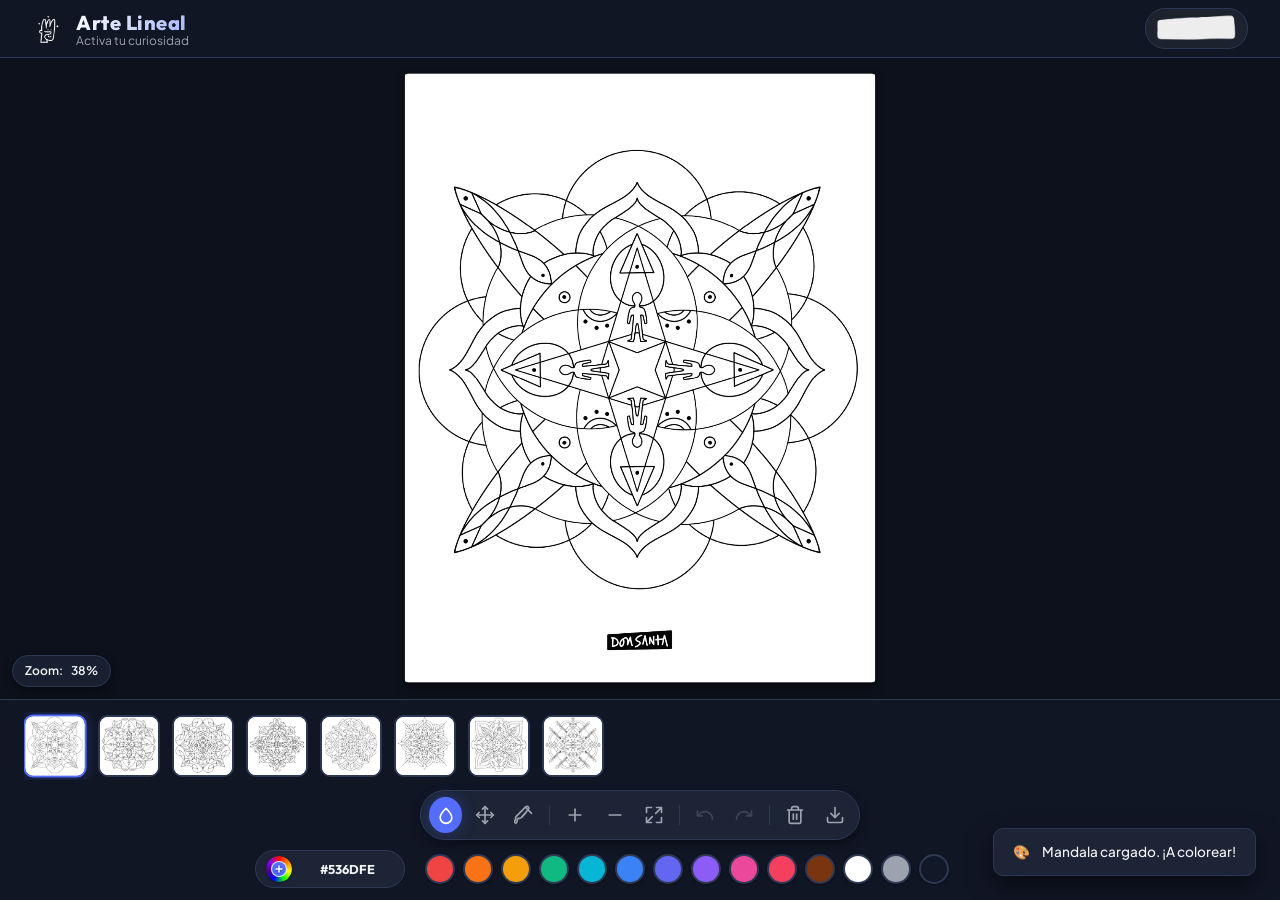
==== commit a9db0ebc: "Add files via upload" ====
--- a/index.html
+++ b/index.html
@@ -25,7 +25,7 @@
     
     <!-- Top Header -->
     <header class="app-header">
-      <a href="https://www.donsanta.art/" target="_blank" rel="noopener noreferrer" class="brand" title="Visitar Don Santa (donsanta.art)">
+      <div class="brand">
         <span class="brand-logo">
           <img src="[data-uri]" class="brand-logo-img" alt="Logo Arte Lineal">
         </span>
@@ -33,6 +33,10 @@
           <h1>Arte Lineal</h1>
           <p>Activa tu curiosidad</p>
         </div>
+      </div>
+
+      <a href="https://www.donsanta.art/" target="_blank" rel="noopener noreferrer" class="author-brand-link" title="Visitar Don Santa (donsanta.art)">
+        <img src="Logo-don-santa-a-mano.png" alt="Don Santa" class="author-logo-img">
       </a>
     </header>
 
--- a/styles.css
+++ b/styles.css
@@ -107,39 +107,13 @@
   display: flex;
   align-items: center;
   gap: 0.75rem;
-  text-decoration: none;
-  color: inherit;
-  cursor: pointer;
-  transition: transform 0.25s cubic-bezier(0.4, 0, 0.2, 1), opacity 0.25s ease;
   user-select: none;
 }
 
-.brand:hover {
-  transform: translateY(-1px) scale(1.02);
-  opacity: 0.95;
-}
-
-.brand:active {
-  transform: translateY(0) scale(0.99);
-}
-
 .brand-logo {
   display: flex;
   align-items: center;
   justify-content: center;
-  transition: filter 0.3s ease, transform 0.3s ease;
-}
-
-.brand:hover .brand-logo {
-  filter: drop-shadow(0 0 10px rgba(165, 180, 252, 0.7));
-}
-
-.brand-logo svg {
-  width: 26px;
-  height: 26px;
-  stroke: #A5B4FC;
-  fill: none;
-  animation: rotateLogo 12s linear infinite;
 }
 
 .brand-logo-img {
@@ -148,9 +122,43 @@
   object-fit: contain;
 }
 
-@keyframes rotateLogo {
-  from { transform: rotate(0deg); }
-  to { transform: rotate(360deg); }
+/* Don Santa Logo Link in Header */
+.author-brand-link {
+  display: flex;
+  align-items: center;
+  text-decoration: none;
+  cursor: pointer;
+  padding: 0.3rem 0.65rem;
+  border-radius: 20px;
+  background: rgba(255, 255, 255, 0.05);
+  border: 1px solid var(--border-color);
+  transition: transform 0.2s ease, background 0.2s ease, border-color 0.2s ease, box-shadow 0.2s ease;
+}
+
+.author-brand-link:hover {
+  transform: translateY(-1px) scale(1.03);
+  background: rgba(83, 109, 254, 0.12);
+  border-color: var(--accent-color);
+  box-shadow: 0 0 12px rgba(83, 109, 254, 0.35);
+}
+
+.author-brand-link:active {
+  transform: scale(0.98);
+}
+
+.author-logo-img {
+  height: 30px;
+  width: auto;
+  max-width: 140px;
+  object-fit: contain;
+  filter: brightness(0) invert(1);
+  opacity: 0.92;
+  transition: opacity 0.2s ease, filter 0.2s ease;
+}
+
+.author-brand-link:hover .author-logo-img {
+  opacity: 1;
+  filter: brightness(0) invert(1) drop-shadow(0 0 4px rgba(165, 180, 252, 0.8));
 }
 
 .brand-text h1 {
@@ -229,12 +237,18 @@
   display: flex;
   align-items: center;
   justify-content: center;
+  touch-action: none;
+  -webkit-touch-callout: none;
+  user-select: none;
 }
 
 #coloring-canvas {
   display: block;
   width: 100%;
   height: 100%;
+  touch-action: none;
+  -webkit-touch-callout: none;
+  user-select: none;
 }
 
 /* Canvas HUD Overlay */
@@ -687,6 +701,14 @@
   .brand-text p {
     font-size: 0.7rem;
   }
+  .author-brand-link {
+    padding: 0.2rem 0.45rem;
+    border-radius: 14px;
+  }
+  .author-logo-img {
+    height: 22px;
+    max-width: 95px;
+  }
 
   .app-bottom-panel {
     padding: 0.5rem;
